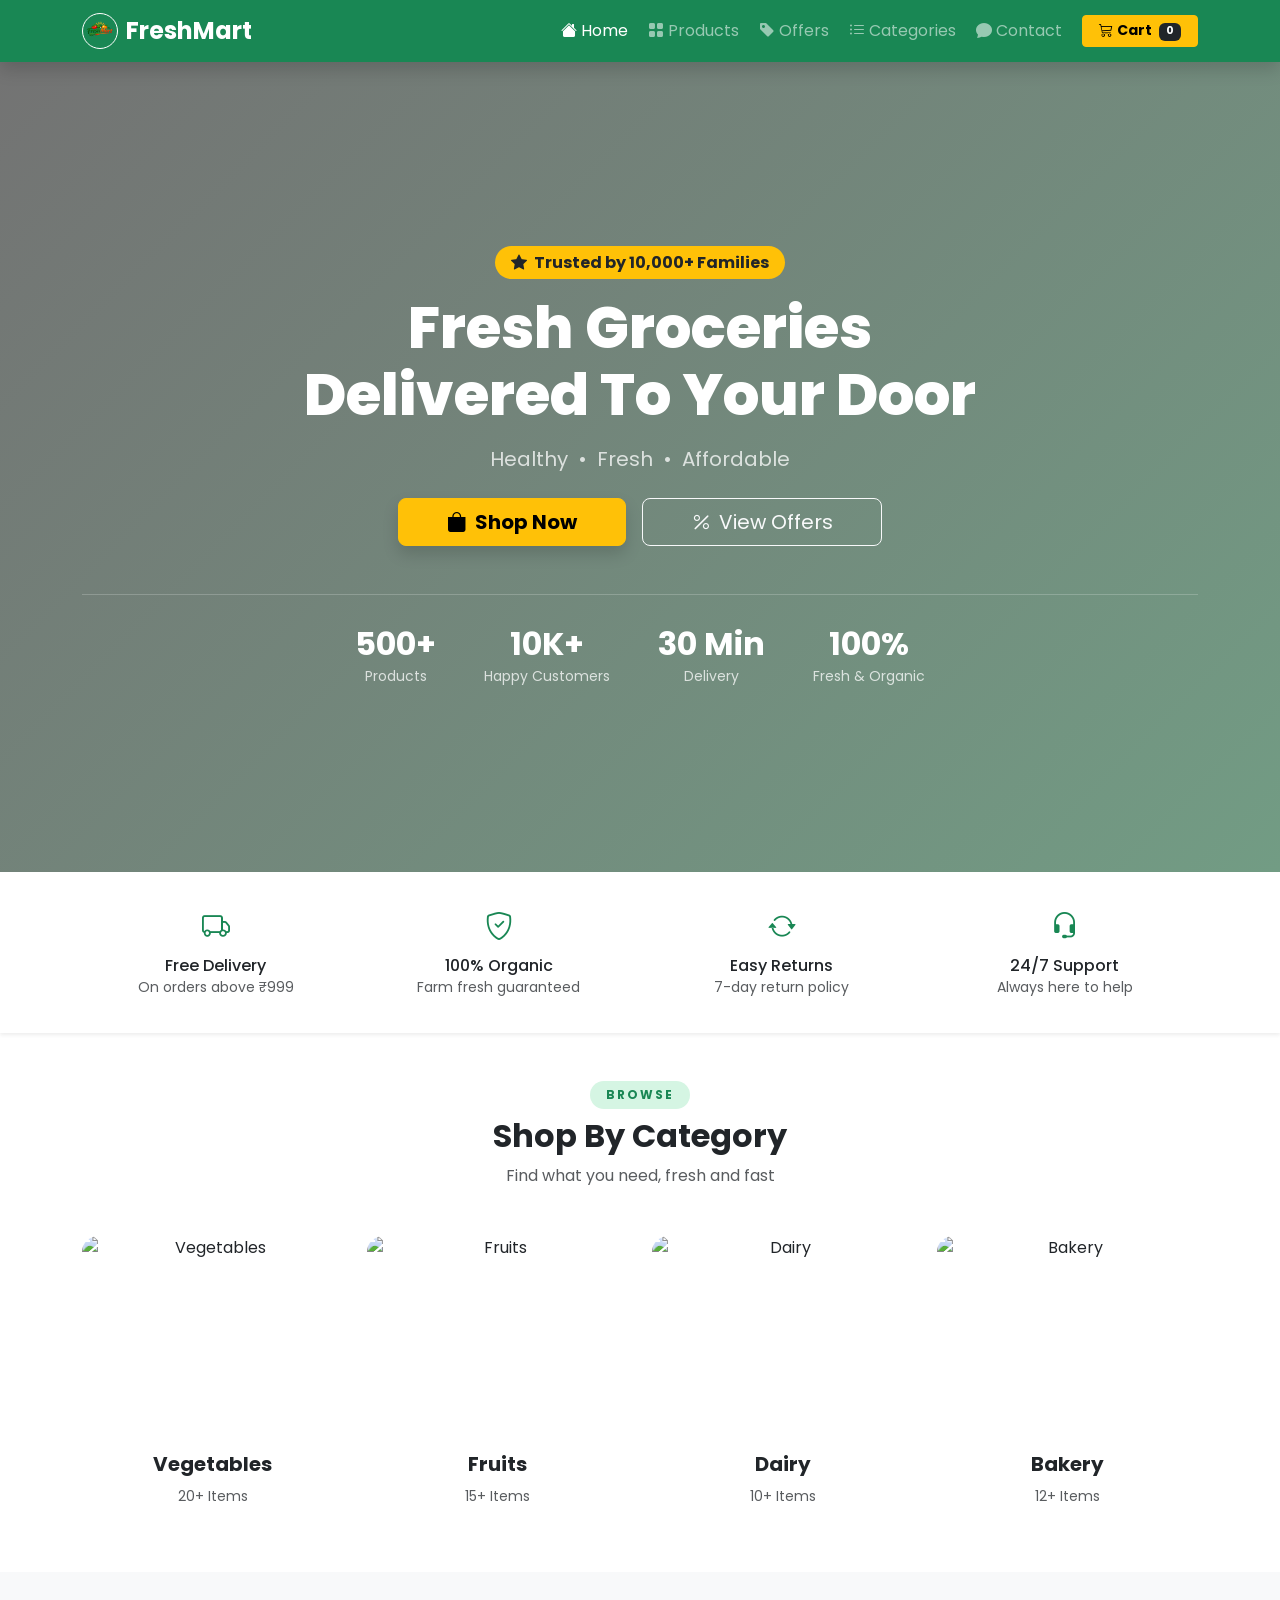
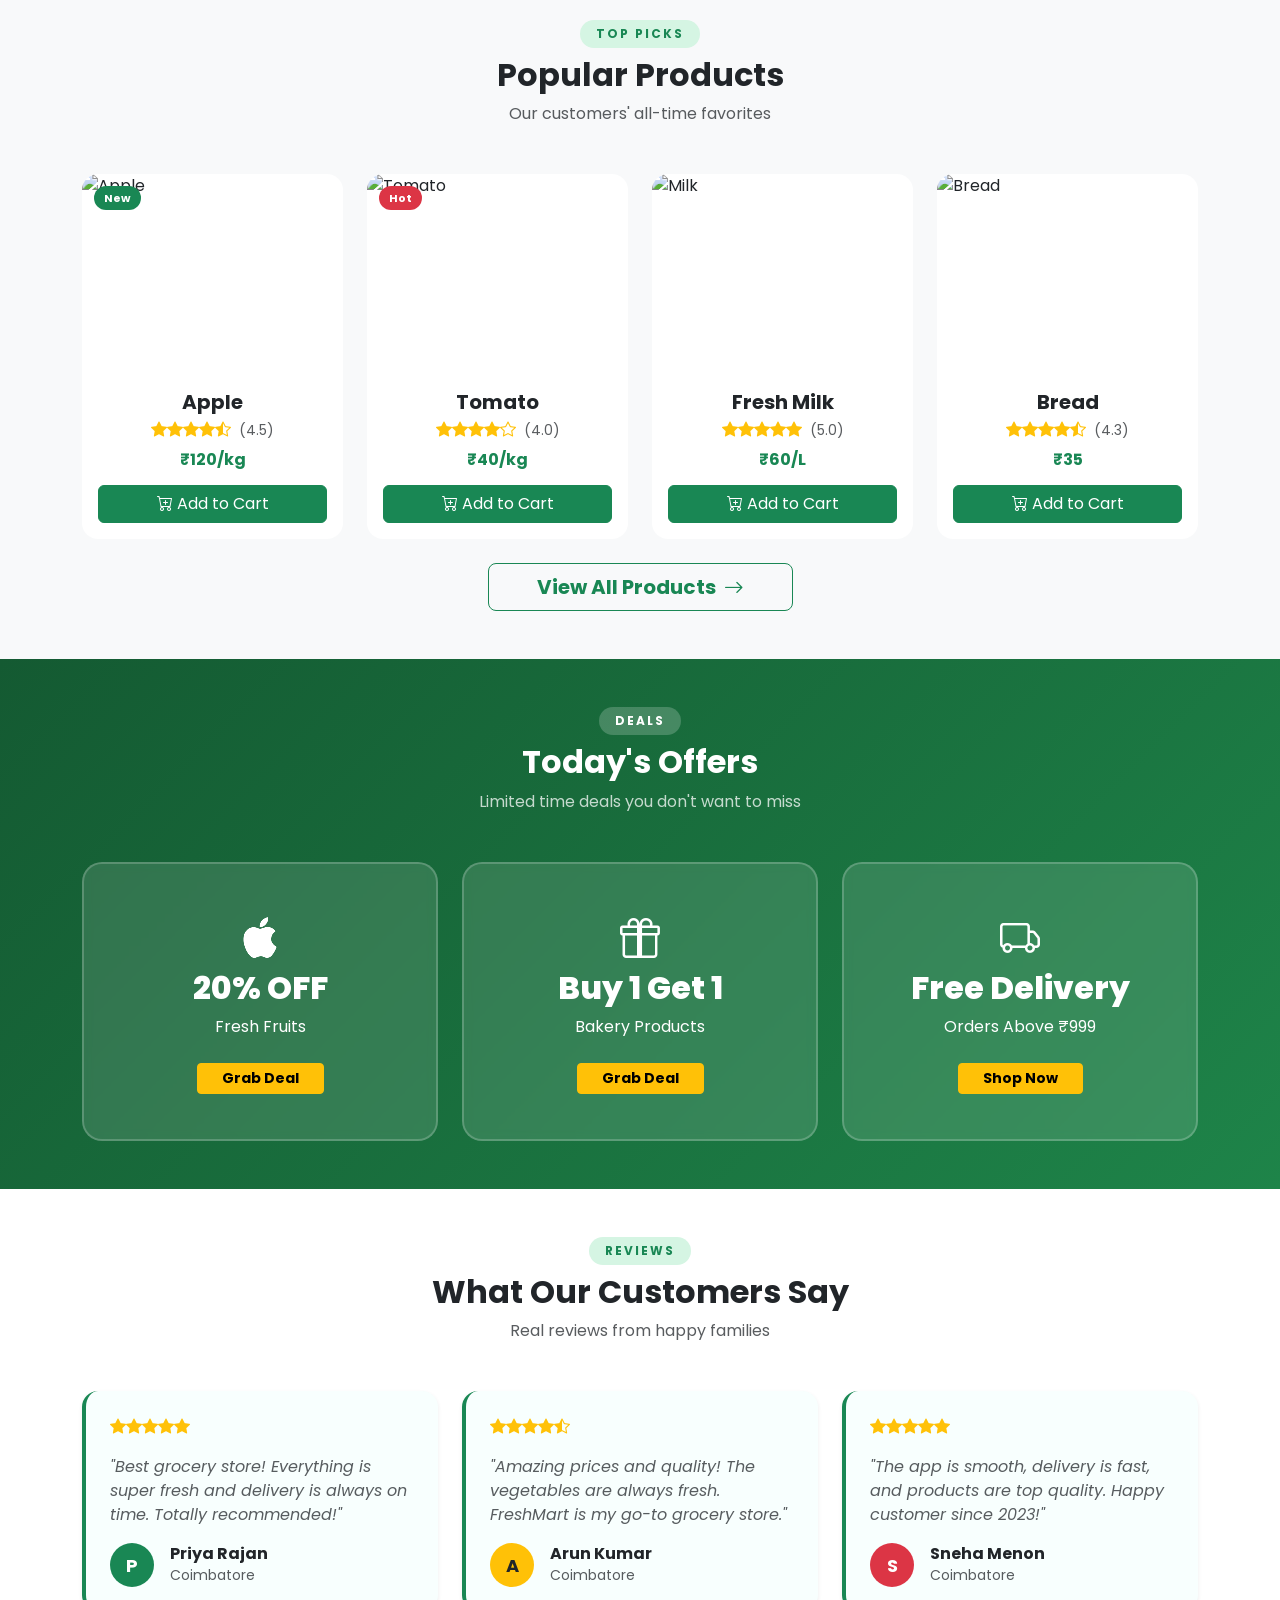
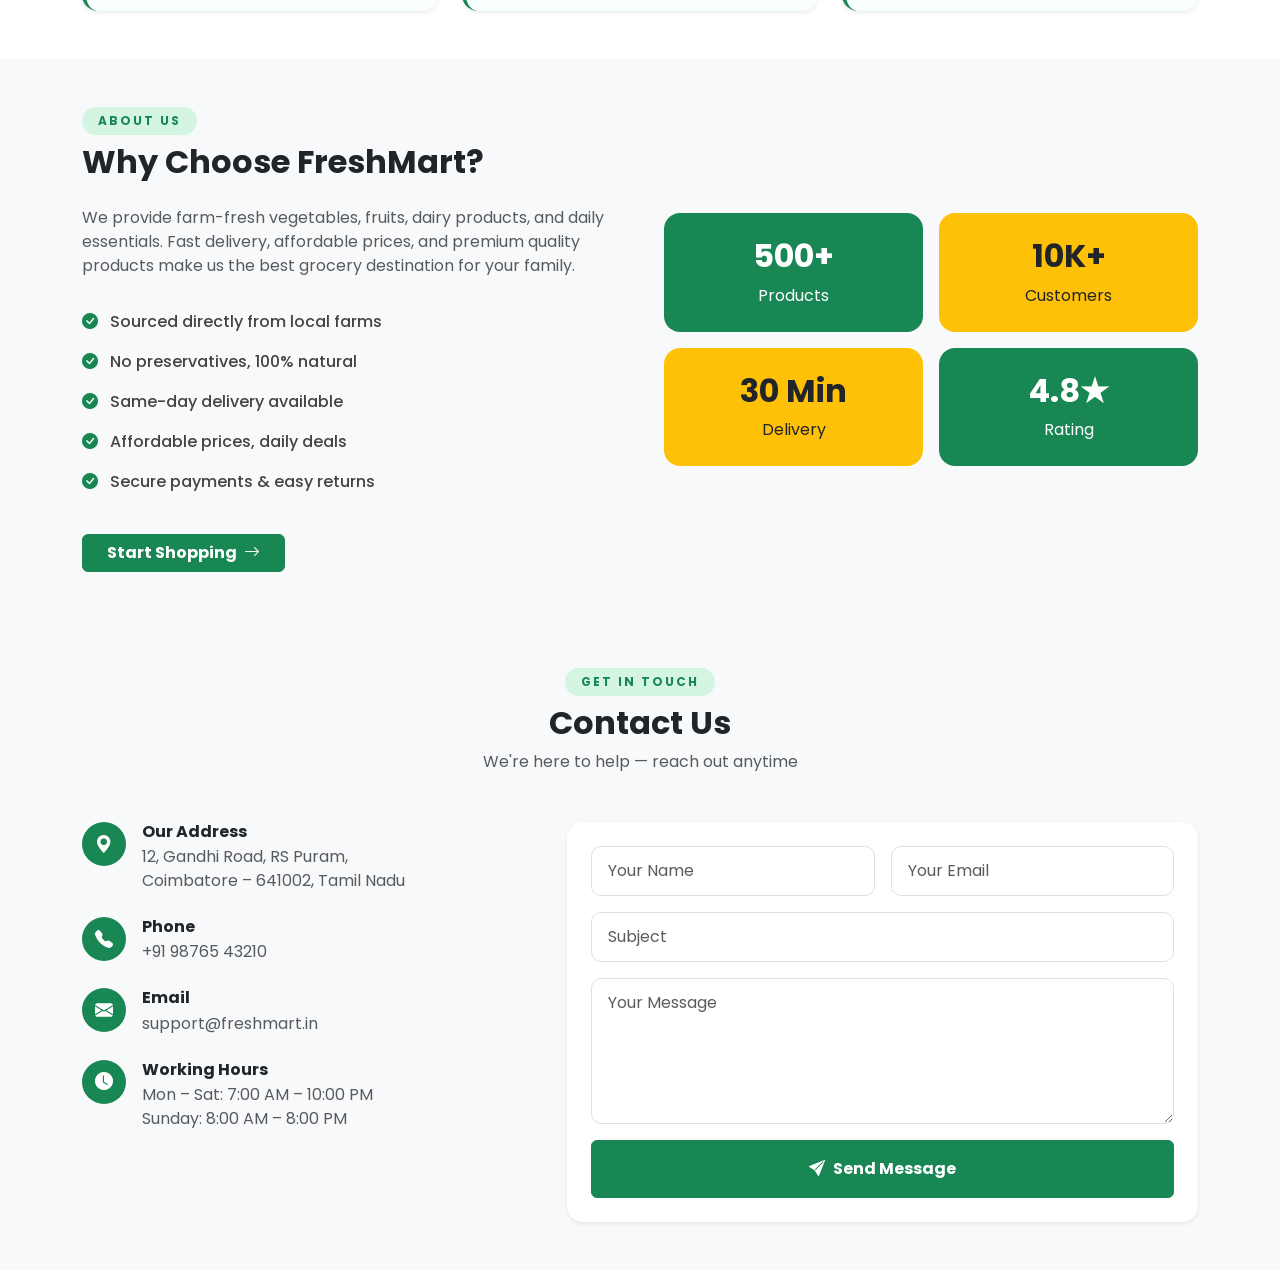
==== index.html @ 9ef848ce "second" ====
<!DOCTYPE html>
<html lang="en">
<head>
    <meta charset="UTF-8">
    <meta name="viewport" content="width=device-width, initial-scale=1.0">
    <title>FreshMart Grocery Store</title>
    <link href="https://cdn.jsdelivr.net/npm/bootstrap@5.3.8/dist/css/bootstrap.min.css" rel="stylesheet" integrity="sha384-sRIl4kxILFvY47J16cr9ZwB07vP4J8+LH7qKQnuqkuIAvNWLzeN8tE5YBujZqJLB" crossorigin="anonymous">    <link rel="stylesheet" href="https://cdn.jsdelivr.net/npm/bootstrap-icons@1.11.3/font/bootstrap-icons.min.css">
    <link href="https://fonts.googleapis.com/css2?family=Poppins:wght@300;400;500;600;700;800&display=swap" rel="stylesheet">
    <link rel="stylesheet" href="./index.css">
    <link rel="icon" href="./image/logo.png">
</head>
<body>




<!-- Navbar -->
<nav class="navbar navbar-expand-lg navbar-dark bg-success sticky-top shadow">
    <div class="container">
        <a class="navbar-brand d-flex align-items-center gap-2" href="./index.html">
            <img src="./image/logo.png" alt="Logo" width="36" height="36" class="rounded-circle border border-white">
            <span class="fw-bold fs-4">FreshMart</span>
        </a>

        <button class="navbar-toggler" type="button" data-bs-toggle="collapse" data-bs-target="#menu">
            <span class="navbar-toggler-icon"></span>
        </button>

        <div class="collapse navbar-collapse" id="menu">
            <ul class="navbar-nav ms-auto align-items-center gap-1">
                <li class="nav-item"><a class="nav-link active" href="./index.html"><i class="bi bi-house-fill me-1"></i>Home</a></li>
                <li class="nav-item"><a class="nav-link" href="./product.html"><i class="bi bi-grid-fill me-1"></i>Products</a></li>
                <li class="nav-item"><a class="nav-link" href="./offers.html"><i class="bi bi-tag-fill me-1"></i>Offers</a></li>
                <li class="nav-item"><a class="nav-link" href="#categories"><i class="bi bi-list-ul me-1"></i>Categories</a></li>
                <li class="nav-item"><a class="nav-link" href="#contact"><i class="bi bi-chat-fill me-1"></i>Contact</a></li>
                <li class="nav-item ms-2">
                    <a class="btn btn-warning btn-sm fw-bold px-3" href="./product.html"><i class="bi bi-cart3 me-1"></i>Cart <span class="badge bg-dark ms-1">0</span></a>
                </li>
            </ul>
        </div>
    </div>
</nav>




<!-- Hero Section -->
<section class="hero">
    <div class="hero-overlay"></div>
    <div class="container text-center text-white position-relative">
        <span class="badge bg-warning text-dark fs-6 mb-3 px-3 py-2 rounded-pill"><i class="bi bi-star-fill me-1"></i> Trusted by 10,000+ Families</span>
        <h1 class="display-3 fw-800 mb-3">Fresh Groceries<br>Delivered To Your Door</h1>
        <p class="fs-5 mb-4 opacity-75"> Healthy &nbsp;•&nbsp;  Fresh &nbsp;•&nbsp; Affordable</p>
        <div class="d-flex justify-content-center gap-3 flex-wrap">
            <a href="./product.html" class="btn btn-warning btn-lg fw-bold px-5 shadow"><i class="bi bi-bag-fill me-2"></i>Shop Now</a>
            <a href="./offers.html" class="btn btn-outline-light btn-lg px-5"><i class="bi bi-percent me-2"></i>View Offers</a>
        </div>
        <div class="hero-stats d-flex justify-content-center gap-5 mt-5 flex-wrap">
            <div class="stat-item text-center">
                <h3 class="fw-bold mb-0">500+</h3>
                <small class="opacity-75">Products</small>
            </div>
            <div class="stat-item text-center">
                <h3 class="fw-bold mb-0">10K+</h3>
                <small class="opacity-75">Happy Customers</small>
            </div>
            <div class="stat-item text-center">
                <h3 class="fw-bold mb-0">30 Min</h3>
                <small class="opacity-75">Delivery</small>
            </div>
            <div class="stat-item text-center">
                <h3 class="fw-bold mb-0">100%</h3>
                <small class="opacity-75">Fresh & Organic</small>
            </div>
        </div>
    </div>
</section>





<!-- Features Strip -->
<section class="features-strip py-4 bg-white shadow-sm">
    <div class="container">
        <div class="row g-3 text-center">
            <div class="col-6 col-md-3">
                <div class="feature-item">
                    <i class="bi bi-truck text-success fs-3"></i>
                    <h6 class="mb-0 mt-2 fw-600">Free Delivery</h6>
                    <small class="text-muted">On orders above ₹999</small>
                </div>
            </div>
            <div class="col-6 col-md-3">
                <div class="feature-item">
                    <i class="bi bi-shield-check text-success fs-3"></i>
                    <h6 class="mb-0 mt-2 fw-600">100% Organic</h6>
                    <small class="text-muted">Farm fresh guaranteed</small>
                </div>
            </div>
            <div class="col-6 col-md-3">
                <div class="feature-item">
                    <i class="bi bi-arrow-repeat text-success fs-3"></i>
                    <h6 class="mb-0 mt-2 fw-600">Easy Returns</h6>
                    <small class="text-muted">7-day return policy</small>
                </div>
            </div>
            <div class="col-6 col-md-3">
                <div class="feature-item">
                    <i class="bi bi-headset text-success fs-3"></i>
                    <h6 class="mb-0 mt-2 fw-600">24/7 Support</h6>
                    <small class="text-muted">Always here to help</small>
                </div>
            </div>
        </div>
    </div>
</section>








<!-- Categories -->
<section class="py-5" id="categories">
    <div class="container">
        <div class="section-header text-center mb-5">
            <span class="section-badge">Browse</span>
            <h2 class="fw-bold mt-2">Shop By Category</h2>
            <p class="text-muted">Find what you need, fresh and fast</p>
        </div>

        <div class="row g-4">
            <div class="col-6 col-md-3">
                <div class="card category-card h-100 text-center border-0">
                    <img src="https://images.unsplash.com/photo-1610832958506-aa56368176cf?w=400" class="card-img-top" alt="Vegetables">
                    <div class="card-body">
                        <h5 class="fw-bold">Vegetables</h5>
                        <small class="text-muted">20+ Items</small>
                    </div>
                </div>
            </div>
            <div class="col-6 col-md-3">
                <div class="card category-card h-100 text-center border-0">
                    <img src="https://images.unsplash.com/photo-1619566636858-adf3ef46400b?w=400" class="card-img-top" alt="Fruits">
                    <div class="card-body">
                        <h5 class="fw-bold">Fruits</h5>
                        <small class="text-muted">15+ Items</small>
                    </div>
                </div>
            </div>
            <div class="col-6 col-md-3">
                <div class="card category-card h-100 text-center border-0">
                    <img src="https://images.unsplash.com/photo-1550583724-b2692b85b150?w=400" class="card-img-top" alt="Dairy">
                    <div class="card-body">
                        <h5 class="fw-bold">Dairy</h5>
                        <small class="text-muted">10+ Items</small>
                    </div>
                </div>
            </div>
            <div class="col-6 col-md-3">
                <div class="card category-card h-100 text-center border-0">
                    <img src="https://images.unsplash.com/photo-1509440159596-0249088772ff?w=400" class="card-img-top" alt="Bakery">
                    <div class="card-body">
                        <h5 class="fw-bold">Bakery</h5>
                        <small class="text-muted">12+ Items</small>
                    </div>
                </div>
            </div>
        </div>
    </div>
</section>






<!-- Popular Products -->
<section class="bg-light py-5">
    <div class="container">
        <div class="section-header text-center mb-5">
            <span class="section-badge">Top Picks</span>
            <h2 class="fw-bold mt-2">Popular Products</h2>
            <p class="text-muted">Our customers' all-time favorites</p>
        </div>

        <div class="row g-4">
            <div class="col-6 col-md-3">
                <div class="card product-card border-0 h-100">
                    <div class="product-badge-new">New</div>
                    <img src="https://images.unsplash.com/photo-1567306226416-28f0efdc88ce?w=400" alt="Apple">
                    <div class="card-body text-center">
                        <h5 class="fw-bold mb-1">Apple</h5>
                        <div class="rating mb-2">
                            <i class="bi bi-star-fill text-warning"></i><i class="bi bi-star-fill text-warning"></i><i class="bi bi-star-fill text-warning"></i><i class="bi bi-star-fill text-warning"></i><i class="bi bi-star-half text-warning"></i>
                            <small class="text-muted ms-1">(4.5)</small>
                        </div>
                        <h6 class="text-success fw-bold">₹120/kg</h6>
                        <button class="btn btn-success w-100 mt-2"><i class="bi bi-cart-plus me-1"></i>Add to Cart</button>
                    </div>
                </div>
            </div>
            <div class="col-6 col-md-3">
                <div class="card product-card border-0 h-100">
                    <div class="product-badge-hot">Hot</div>
                    <img src="https://images.unsplash.com/photo-1540420773420-3366772f4999?w=400" alt="Tomato">
                    <div class="card-body text-center">
                        <h5 class="fw-bold mb-1">Tomato</h5>
                        <div class="rating mb-2">
                            <i class="bi bi-star-fill text-warning"></i><i class="bi bi-star-fill text-warning"></i><i class="bi bi-star-fill text-warning"></i><i class="bi bi-star-fill text-warning"></i><i class="bi bi-star text-warning"></i>
                            <small class="text-muted ms-1">(4.0)</small>
                        </div>
                        <h6 class="text-success fw-bold">₹40/kg</h6>
                        <button class="btn btn-success w-100 mt-2"><i class="bi bi-cart-plus me-1"></i>Add to Cart</button>
                    </div>
                </div>
            </div>
            <div class="col-6 col-md-3">
                <div class="card product-card border-0 h-100">
                    <img src="https://images.unsplash.com/photo-1550583724-b2692b85b150?w=400" alt="Milk">
                    <div class="card-body text-center">
                        <h5 class="fw-bold mb-1">Fresh Milk</h5>
                        <div class="rating mb-2">
                            <i class="bi bi-star-fill text-warning"></i><i class="bi bi-star-fill text-warning"></i><i class="bi bi-star-fill text-warning"></i><i class="bi bi-star-fill text-warning"></i><i class="bi bi-star-fill text-warning"></i>
                            <small class="text-muted ms-1">(5.0)</small>
                        </div>
                        <h6 class="text-success fw-bold">₹60/L</h6>
                        <button class="btn btn-success w-100 mt-2"><i class="bi bi-cart-plus me-1"></i>Add to Cart</button>
                    </div>
                </div>
            </div>
            <div class="col-6 col-md-3">
                <div class="card product-card border-0 h-100">
                    <img src="https://images.unsplash.com/photo-1509440159596-0249088772ff?w=400" alt="Bread">
                    <div class="card-body text-center">
                        <h5 class="fw-bold mb-1">Bread</h5>
                        <div class="rating mb-2">
                            <i class="bi bi-star-fill text-warning"></i><i class="bi bi-star-fill text-warning"></i><i class="bi bi-star-fill text-warning"></i><i class="bi bi-star-fill text-warning"></i><i class="bi bi-star-half text-warning"></i>
                            <small class="text-muted ms-1">(4.3)</small>
                        </div>
                        <h6 class="text-success fw-bold">₹35</h6>
                        <button class="btn btn-success w-100 mt-2"><i class="bi bi-cart-plus me-1"></i>Add to Cart</button>
                    </div>
                </div>
            </div>
        </div>

        <div class="text-center mt-4">
            <a href="./product.html" class="btn btn-outline-success btn-lg px-5 fw-bold">View All Products <i class="bi bi-arrow-right ms-1"></i></a>
        </div>
    </div>
</section>







<!-- Offers -->
<section class="offer-section py-5">
    <div class="container">
        <div class="section-header text-center mb-5">
            <span class="section-badge-light">Deals</span>
            <h2 class="fw-bold mt-2 text-white">Today's Offers</h2>
            <p class="text-white opacity-75">Limited time deals you don't want to miss</p>
        </div>

        <div class="row g-4">
            <div class="col-md-4">
                <div class="offer-box">
                    <i class="bi bi-apple fs-1 mb-3"></i>
                    <h3>20% OFF</h3>
                    <p>Fresh Fruits</p>
                    <a href="./offers.html" class="btn btn-warning btn-sm mt-2 px-4 fw-bold">Grab Deal</a>
                </div>
            </div>
            <div class="col-md-4">
                <div class="offer-box">
                    <i class="bi bi-gift fs-1 mb-3"></i>
                    <h3>Buy 1 Get 1</h3>
                    <p>Bakery Products</p>
                    <a href="./offers.html" class="btn btn-warning btn-sm mt-2 px-4 fw-bold">Grab Deal</a>
                </div>
            </div>
            <div class="col-md-4">
                <div class="offer-box">
                    <i class="bi bi-truck fs-1 mb-3"></i>
                    <h3>Free Delivery</h3>
                    <p>Orders Above ₹999</p>
                    <a href="./offers.html" class="btn btn-warning btn-sm mt-2 px-4 fw-bold">Shop Now</a>
                </div>
            </div>
        </div>
    </div>
</section>







<!-- Testimonials -->
<section class="py-5 bg-white">
    <div class="container">
        <div class="section-header text-center mb-5">
            <span class="section-badge">Reviews</span>
            <h2 class="fw-bold mt-2">What Our Customers Say</h2>
            <p class="text-muted">Real reviews from happy families</p>
        </div>
        <div class="row g-4">
            <div class="col-md-4">
                <div class="testimonial-card p-4 rounded-4 shadow-sm h-100">
                    <div class="d-flex mb-3">
                        <i class="bi bi-star-fill text-warning"></i><i class="bi bi-star-fill text-warning"></i><i class="bi bi-star-fill text-warning"></i><i class="bi bi-star-fill text-warning"></i><i class="bi bi-star-fill text-warning"></i>
                    </div>
                    <p class="text-muted fst-italic">"Best grocery store! Everything is super fresh and delivery is always on time. Totally recommended!"</p>
                    <div class="d-flex align-items-center mt-3 gap-3">
                        <div class="avatar-circle bg-success text-white fw-bold">P</div>
                        <div>
                            <h6 class="mb-0 fw-bold">Priya Rajan</h6>
                            <small class="text-muted">Coimbatore</small>
                        </div>
                    </div>
                </div>
            </div>
            <div class="col-md-4">
                <div class="testimonial-card p-4 rounded-4 shadow-sm h-100">
                    <div class="d-flex mb-3">
                        <i class="bi bi-star-fill text-warning"></i><i class="bi bi-star-fill text-warning"></i><i class="bi bi-star-fill text-warning"></i><i class="bi bi-star-fill text-warning"></i><i class="bi bi-star-half text-warning"></i>
                    </div>
                    <p class="text-muted fst-italic">"Amazing prices and quality! The vegetables are always fresh. FreshMart is my go-to grocery store."</p>
                    <div class="d-flex align-items-center mt-3 gap-3">
                        <div class="avatar-circle bg-warning text-dark fw-bold">A</div>
                        <div>
                            <h6 class="mb-0 fw-bold">Arun Kumar</h6>
                            <small class="text-muted">Coimbatore</small>
                        </div>
                    </div>
                </div>
            </div>
            <div class="col-md-4">
                <div class="testimonial-card p-4 rounded-4 shadow-sm h-100">
                    <div class="d-flex mb-3">
                        <i class="bi bi-star-fill text-warning"></i><i class="bi bi-star-fill text-warning"></i><i class="bi bi-star-fill text-warning"></i><i class="bi bi-star-fill text-warning"></i><i class="bi bi-star-fill text-warning"></i>
                    </div>
                    <p class="text-muted fst-italic">"The app is smooth, delivery is fast, and products are top quality. Happy customer since 2023!"</p>
                    <div class="d-flex align-items-center mt-3 gap-3">
                        <div class="avatar-circle bg-danger text-white fw-bold">S</div>
                        <div>
                            <h6 class="mb-0 fw-bold">Sneha Menon</h6>
                            <small class="text-muted">Coimbatore</small>
                        </div>
                    </div>
                </div>
            </div>
        </div>
    </div>
</section>







<!-- Why Choose Us -->
<section class="py-5 bg-light">
    <div class="container">
        <div class="row align-items-center g-5">
            <div class="col-md-6">
                <span class="section-badge">About Us</span>
                <h2 class="fw-bold mt-2 mb-4">Why Choose FreshMart?</h2>
                <p class="text-muted mb-4">We provide farm-fresh vegetables, fruits, dairy products, and daily essentials. Fast delivery, affordable prices, and premium quality products make us the best grocery destination for your family.</p>
                <ul class="list-unstyled why-list">
                    <li><i class="bi bi-check-circle-fill text-success me-2"></i> Sourced directly from local farms</li>
                    <li><i class="bi bi-check-circle-fill text-success me-2"></i> No preservatives, 100% natural</li>
                    <li><i class="bi bi-check-circle-fill text-success me-2"></i> Same-day delivery available</li>
                    <li><i class="bi bi-check-circle-fill text-success me-2"></i> Affordable prices, daily deals</li>
                    <li><i class="bi bi-check-circle-fill text-success me-2"></i> Secure payments & easy returns</li>
                </ul>
                <a href="./product.html" class="btn btn-success mt-3 px-4 fw-bold">Start Shopping <i class="bi bi-arrow-right ms-1"></i></a>
            </div>
            <div class="col-md-6">
                <div class="row g-3">
                    <div class="col-6">
                        <div class="stat-box text-center p-4 rounded-4 bg-success text-white">
                            <h2 class="fw-bold">500+</h2>
                            <p class="mb-0">Products</p>
                        </div>
                    </div>
                    <div class="col-6">
                        <div class="stat-box text-center p-4 rounded-4 bg-warning text-dark">
                            <h2 class="fw-bold">10K+</h2>
                            <p class="mb-0">Customers</p>
                        </div>
                    </div>
                    <div class="col-6">
                        <div class="stat-box text-center p-4 rounded-4 bg-warning text-dark">
                            <h2 class="fw-bold">30 Min</h2>
                            <p class="mb-0">Delivery</p>
                        </div>
                    </div>
                    <div class="col-6">
                        <div class="stat-box text-center p-4 rounded-4 bg-success text-white">
                            <h2 class="fw-bold">4.8★</h2>
                            <p class="mb-0">Rating</p>
                        </div>
                    </div>
                </div>
            </div>
        </div>
    </div>
</section>











<!-- Contact -->
<section class="bg-light py-5" id="contact">
    <div class="container">
        <div class="section-header text-center mb-5">
            <span class="section-badge">Get In Touch</span>
            <h2 class="fw-bold mt-2">Contact Us</h2>
            <p class="text-muted">We're here to help — reach out anytime</p>
        </div>

        <div class="row g-5">
            <div class="col-md-5">
                <div class="contact-info">
                    <div class="d-flex gap-3 mb-4">
                        <div class="contact-icon bg-success text-white"><i class="bi bi-geo-alt-fill"></i></div>
                        <div>
                            <h6 class="fw-bold mb-1">Our Address</h6>
                            <p class="text-muted mb-0">12, Gandhi Road, RS Puram,<br>Coimbatore – 641002, Tamil Nadu</p>
                        </div>
                    </div>
                    <div class="d-flex gap-3 mb-4">
                        <div class="contact-icon bg-success text-white"><i class="bi bi-telephone-fill"></i></div>
                        <div>
                            <h6 class="fw-bold mb-1">Phone</h6>
                            <p class="text-muted mb-0">+91 98765 43210</p>
                        </div>
                    </div>
                    <div class="d-flex gap-3 mb-4">
                        <div class="contact-icon bg-success text-white"><i class="bi bi-envelope-fill"></i></div>
                        <div>
                            <h6 class="fw-bold mb-1">Email</h6>
                            <p class="text-muted mb-0">support@freshmart.in</p>
                        </div>
                    </div>
                    <div class="d-flex gap-3">
                        <div class="contact-icon bg-success text-white"><i class="bi bi-clock-fill"></i></div>
                        <div>
                            <h6 class="fw-bold mb-1">Working Hours</h6>
                            <p class="text-muted mb-0">Mon – Sat: 7:00 AM – 10:00 PM<br>Sunday: 8:00 AM – 8:00 PM</p>
                        </div>
                    </div>
                </div>
            </div>
            <div class="col-md-7">
                <form class="contact-form bg-white p-4 rounded-4 shadow-sm">
                    <div class="row g-3">
                        <div class="col-md-6">
                            <input type="text" class="form-control" placeholder="Your Name">
                        </div>
                        <div class="col-md-6">
                            <input type="email" class="form-control" placeholder="Your Email">
                        </div>
                        <div class="col-12">
                            <input type="text" class="form-control" placeholder="Subject">
                        </div>
                        <div class="col-12">
                            <textarea class="form-control" rows="5" placeholder="Your Message"></textarea>
                        </div>
                        <div class="col-12">
                            <button class="btn btn-success w-100 fw-bold py-3"><i class="bi bi-send-fill me-2"></i>Send Message</button>
                        </div>
                    </div>
                </form>
            </div>
        </div>
    </div>
</section>



<script src="https://cdn.jsdelivr.net/npm/bootstrap@5.3.8/dist/js/bootstrap.bundle.min.js" integrity="sha384-FKyoEForCGlyvwx9Hj09JcYn3nv7wiPVlz7YYwJrWVcXK/BmnVDxM+D2scQbITxI" crossorigin="anonymous"></script>
</body>
</html>
---- index.css ----
* { margin: 0; 
    padding: 0; 
    box-sizing: border-box; 
}

body { 
    font-family: 'Poppins', Arial, sans-serif; 
}



.hero {
    height: 90vh;
    background: linear-gradient(135deg, rgba(0,0,0,.55), rgba(20,90,50,.6)),
        url('./image/bg.png');
    background-size: cover;
    background-position: center;
    display: flex;
    align-items: center;
    justify-content: center;
    position: relative;
}

.hero h1 { 
    font-size: 58px; 
    font-weight: 800; 
    line-height: 1.15; 
}


.hero p {
     font-size: 20px; 
     margin: 16px 0; 
}



.hero-stats { 
    border-top: 1px solid rgba(255,255,255,.2); 
    padding-top: 30px; 
}


.stat-item h3 { 
    font-size: 2rem; 
    font-weight: 800; 
}



.feature-item { 
    padding: 10px; 
}
.feature-item i { 
    display: block;
}








.section-badge {
    background: #d5f5e3;
    color: #198754;
    font-size: 12px;
    font-weight: 700;
    text-transform: uppercase;
    letter-spacing: 2px;
    padding: 5px 16px;
    border-radius: 30px;
    display: inline-block;
}


.section-badge-light {
    background: rgba(255,255,255,.2);
    color: #fff;
    font-size: 12px;
    font-weight: 700;
    text-transform: uppercase;
    letter-spacing: 2px;
    padding: 5px 16px;
    border-radius: 30px;
    display: inline-block;
}







.card img { 
    height: 200px; 
    object-fit: cover; 
}

.category-card { 
    border-radius: 16px !important; 
    overflow: hidden; 
    transition: .3s; 
    cursor: pointer; 
}


.category-card:hover {
     transform: translateY(-10px); 
     box-shadow: 0 15px 35px rgba(0,0,0,.15) !important; 
}

.product-card { 
    border-radius: 16px !important; 
    overflow: hidden; 
    transition: .3s; 
    position: relative; 
}


.product-card:hover { 
    transform: translateY(-8px); 
    box-shadow: 0 15px 35px rgba(0,0,0,.12) !important; 
}


.product-badge-new, .product-badge-hot {
    position: absolute; 
    top: 12px; 
    left: 12px; 
    z-index: 1;
    font-size: 11px; 
    font-weight: 700;
    padding: 4px 10px; 
    border-radius: 20px;
}


.product-badge-new { 
    background: #198754; 
    color: white; 
}


.product-badge-hot { 
    background: #dc3545; 
    color: white; 
}




/* Offer Section */
.offer-section {
    background: linear-gradient(135deg, #145a32, #1e8449);
    padding: 60px 0;
}


.offer-box {
    background: rgba(255,255,255,.12);
    border: 2px solid rgba(255,255,255,.2);
    color: white;
    text-align: center;
    padding: 45px 30px;
    border-radius: 20px;
    transition: .3s;
    backdrop-filter: blur(5px);
}


.offer-box:hover {
    transform: scale(1.05); 
    background: rgba(255,255,255,.2); 
}


.offer-box h3 { 
    font-size: 32px; 
    font-weight: 800;
}






.testimonial-card { 
    background: #f8fffe; 
    border-left: 4px solid #198754; 
}


.avatar-circle {
    width: 44px; 
    height: 44px; 
    border-radius: 50%;
    display: flex; 
    align-items: center; 
    justify-content: center;
    font-size: 18px; 
    flex-shrink: 0;
}





.why-list li { 
    padding: 8px 0; 
    font-weight: 500; 
    color: #444; 
}


.stat-box { 
    transition: .3s; 
}


.stat-box:hover { 
    transform: translateY(-5px); 
    box-shadow: 0 10px 25px rgba(0,0,0,.1); 
}






.contact-icon {
    width: 44px; 
    height: 44px; 
    border-radius: 50%;
    display: flex; 
    align-items: center; 
    justify-content: center;
    font-size: 18px; 
    flex-shrink: 0;
}
.contact-form input, 
.contact-form textarea { 
    border: 1.5px solid #e0e0e0; 
    border-radius: 10px; 
    padding: 12px 16px; 
}

.contact-form input:focus, 
.contact-form textarea:focus { 
    border-color: #198754; 
    box-shadow: 0 0 0 3px rgba(25,135,84,.1); 
}


.social-btn {
    display: inline-flex; 
    align-items: center; 
    justify-content: center;
    width: 38px; 
    height: 38px; 
    border-radius: 50%;
    background: rgba(255,255,255,.1); 
    color: #fff;
    text-decoration: none; 
    transition: .3s; 
    font-size: 16px;
}
.social-btn:hover { background: #198754; color: #fff; transform: translateY(-3px); }

/* Responsive */
@media (max-width: 768px) {
    .hero h1 { font-size: 34px; }
    .top-bar { font-size: 11px; }
    .top-bar .d-flex { flex-direction: column; gap: 4px; text-align: center; }
}
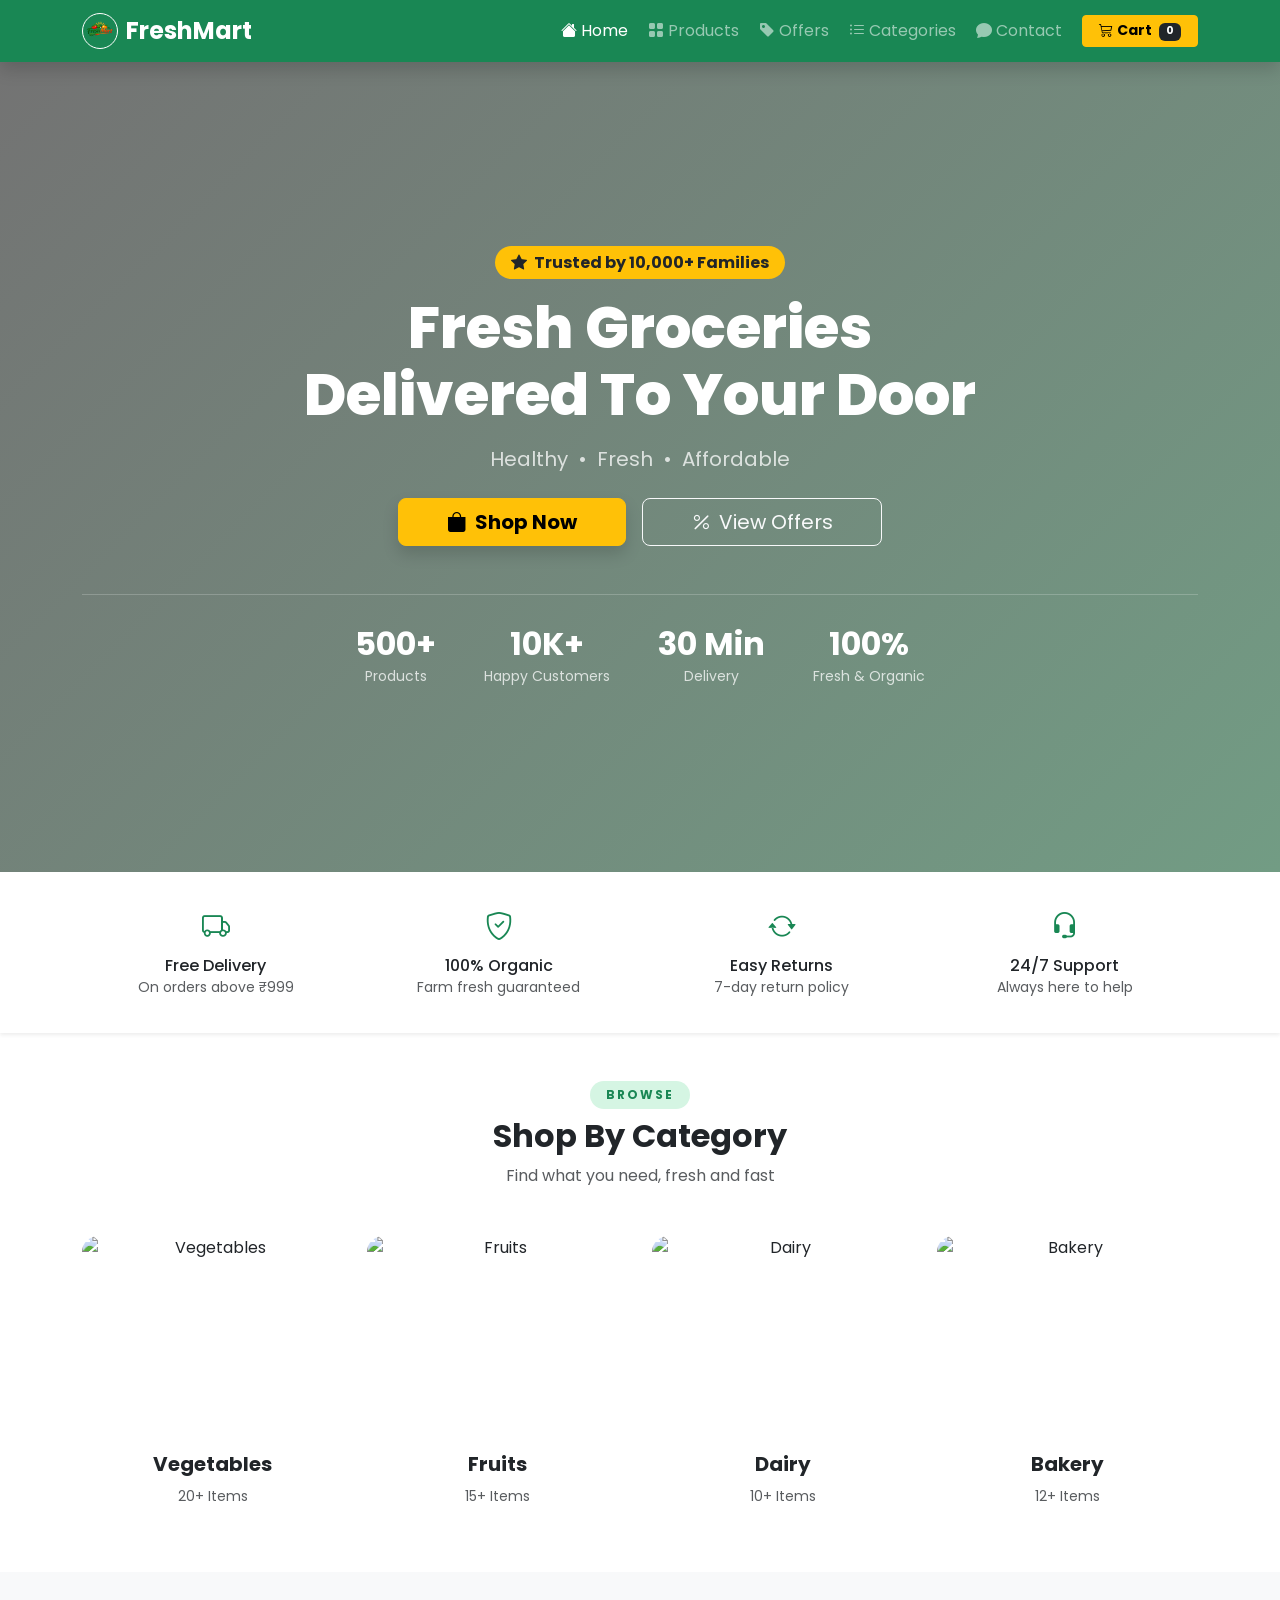
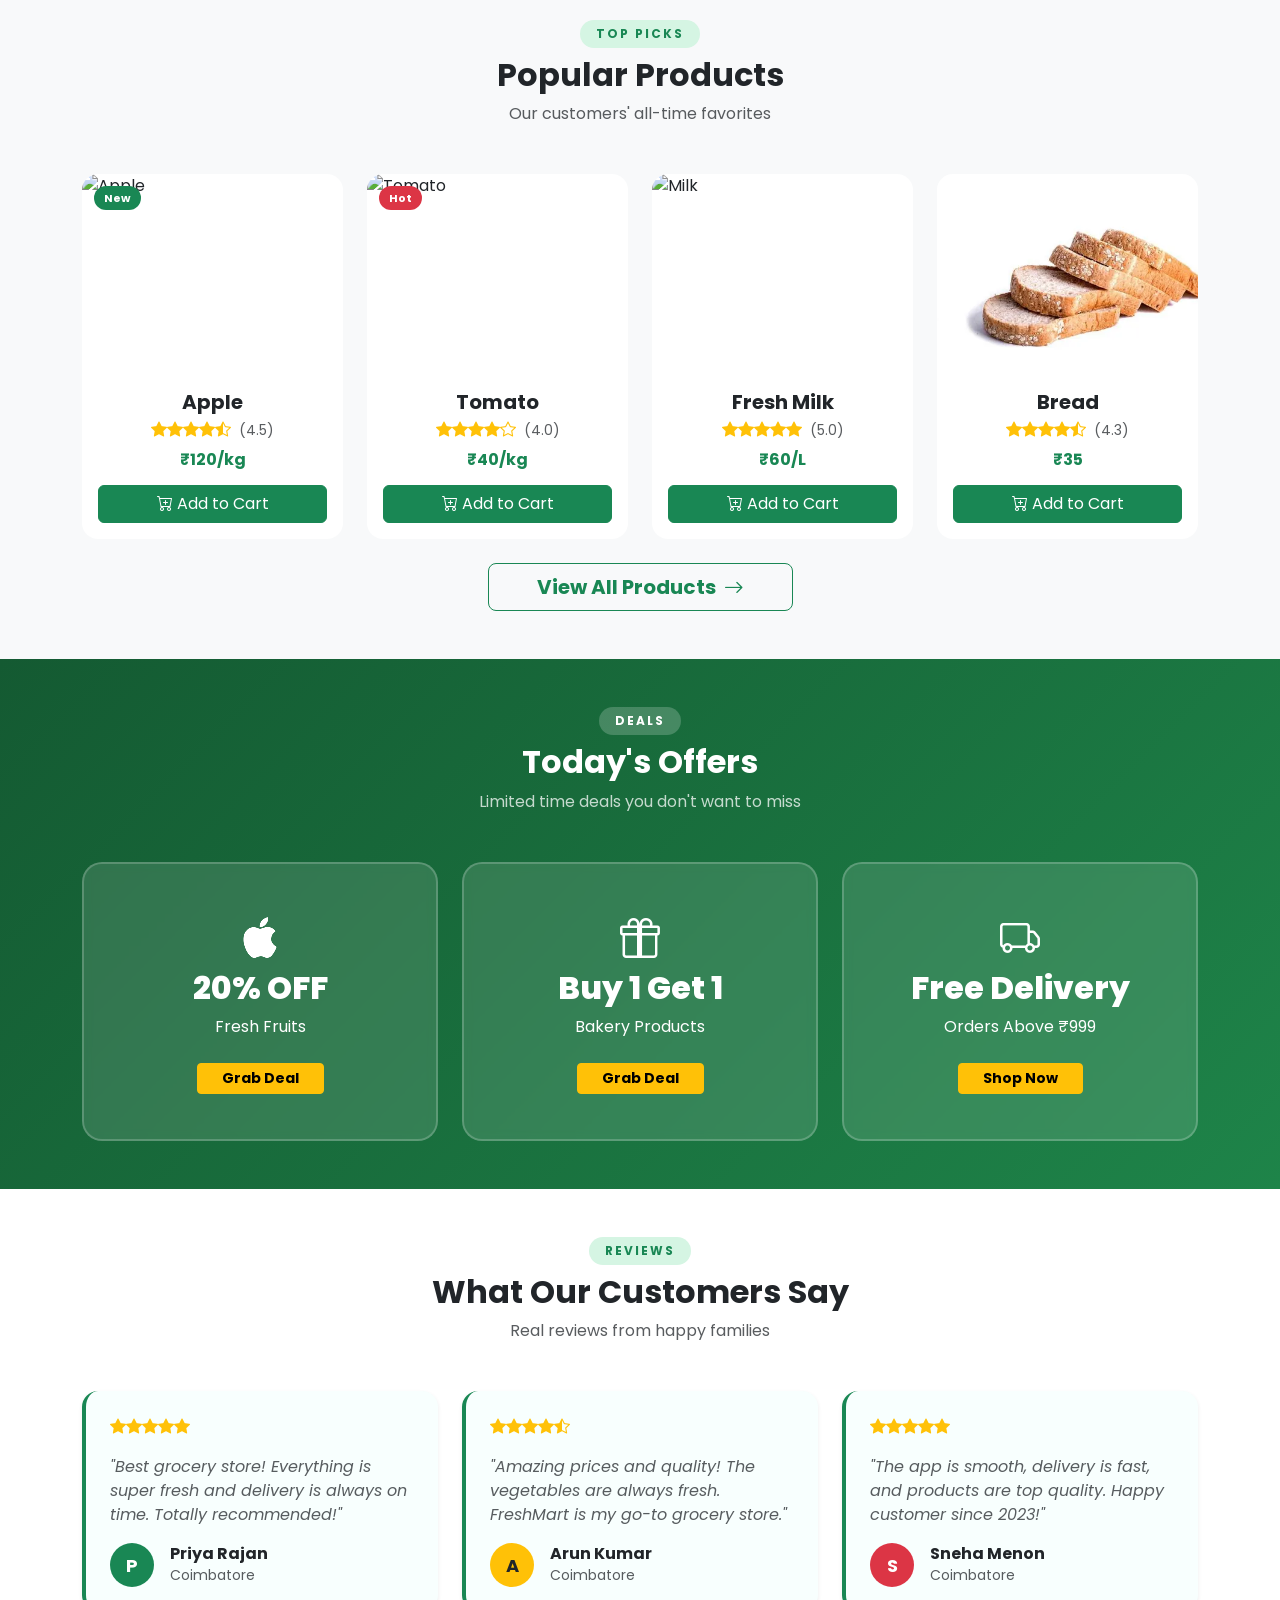
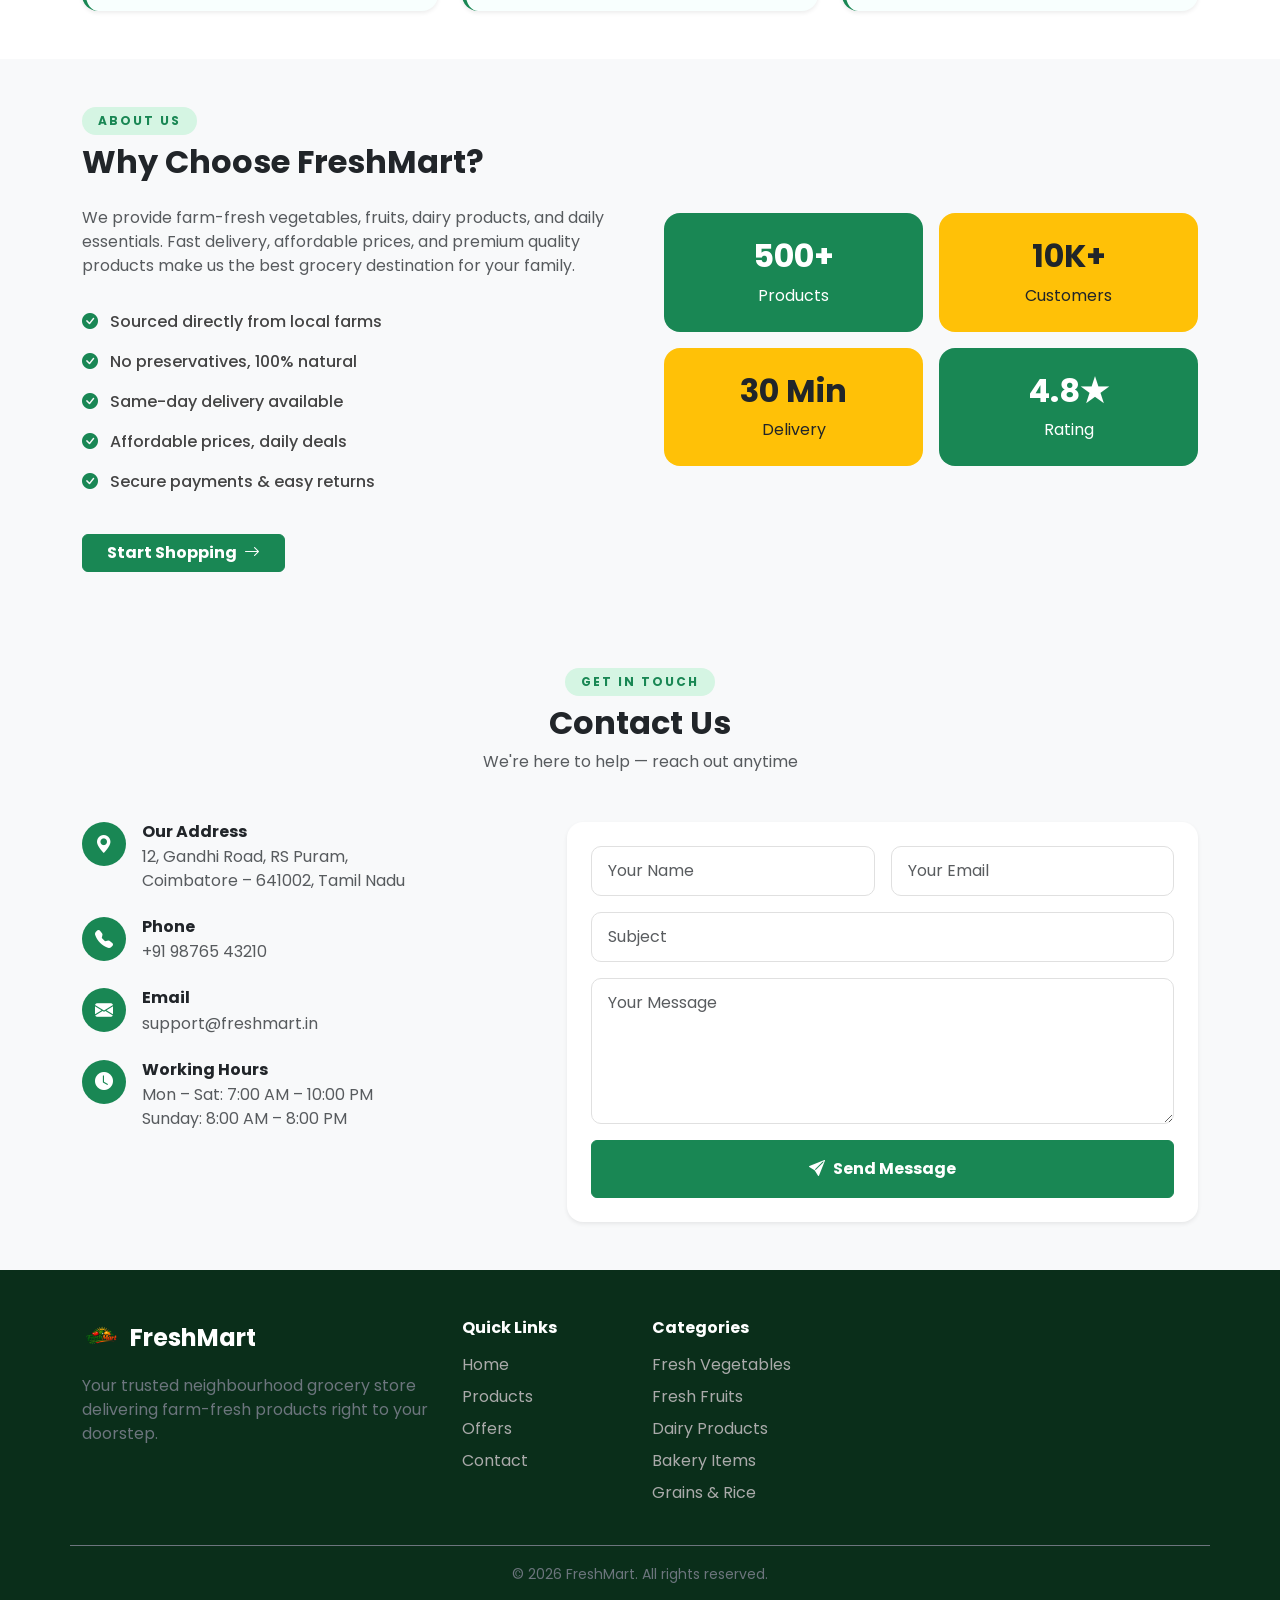
==== commit b525d124: "second" ====
--- a/index.html
+++ b/index.html
@@ -234,7 +234,7 @@
             </div>
             <div class="col-6 col-md-3">
                 <div class="card product-card border-0 h-100">
-                    <img src="https://images.unsplash.com/photo-1509440159596-0249088772ff?w=400" alt="Bread">
+                    <img src="./image/bread.png" alt="Bread">
                     <div class="card-body text-center">
                         <h5 class="fw-bold mb-1">Bread</h5>
                         <div class="rating mb-2">
@@ -495,6 +495,45 @@
 </section>
 
 
+<!-- Footer -->
+<footer class="footer-section text-white pt-5 pb-3">
+    <div class="container">
+        <div class="row g-4 pb-4 border-bottom border-secondary">
+            <div class="col-md-4">
+                <div class="d-flex align-items-center gap-2 mb-3">
+                    <img src="./image/logo.png" alt="Logo" width="40" height="40" class="rounded-circle">
+                    <h4 class="mb-0 fw-bold">FreshMart</h4>
+                </div>
+                <p class="text-secondary">Your trusted neighbourhood grocery store delivering farm-fresh products right to your doorstep.</p>
+            </div>
+            <div class="col-md-2">
+                <h6 class="fw-bold mb-3">Quick Links</h6>
+                <ul class="list-unstyled footer-links">
+                    <li><a href="./index.html">Home</a></li>
+                    <li><a href="./product.html">Products</a></li>
+                    <li><a href="./offers.html">Offers</a></li>
+                    <li><a href="#contact">Contact</a></li>
+                </ul>
+            </div>
+            <div class="col-md-3">
+                <h6 class="fw-bold mb-3">Categories</h6>
+                <ul class="list-unstyled footer-links">
+                    <li><a href="#">Fresh Vegetables</a></li>
+                    <li><a href="#">Fresh Fruits</a></li>
+                    <li><a href="#">Dairy Products</a></li>
+                    <li><a href="#">Bakery Items</a></li>
+                    <li><a href="#">Grains & Rice</a></li>
+                </ul>
+            </div>
+        </div>
+        <div class="text-center pt-3 text-secondary">
+            <small>&copy; 2026 FreshMart. All rights reserved.</small>
+        </div>
+    </div>
+</footer>
+
+
+
 
 <script src="https://cdn.jsdelivr.net/npm/bootstrap@5.3.8/dist/js/bootstrap.bundle.min.js" integrity="sha384-FKyoEForCGlyvwx9Hj09JcYn3nv7wiPVlz7YYwJrWVcXK/BmnVDxM+D2scQbITxI" crossorigin="anonymous"></script>
 </body>
--- a/index.css
+++ b/index.css
@@ -239,6 +239,7 @@
     font-size: 18px; 
     flex-shrink: 0;
 }
+
 .contact-form input, 
 .contact-form textarea { 
     border: 1.5px solid #e0e0e0; 
@@ -253,20 +254,28 @@
 }
 
 
-.social-btn {
-    display: inline-flex; 
-    align-items: center; 
-    justify-content: center;
-    width: 38px; 
-    height: 38px; 
-    border-radius: 50%;
-    background: rgba(255,255,255,.1); 
-    color: #fff;
+
+.footer-section { 
+    background: #0a2e1a; 
+}
+
+.footer-links li { 
+    margin-bottom: 8px; 
+}
+
+.footer-links a { 
+    color: #aaa; 
     text-decoration: none; 
-    transition: .3s; 
-    font-size: 16px;
-}
-.social-btn:hover { background: #198754; color: #fff; transform: translateY(-3px); }
+    transition: .2s; 
+}
+
+.footer-links a:hover { 
+    color: #5dbb7f; 
+}
+
+
+
+
 
 /* Responsive */
 @media (max-width: 768px) {
